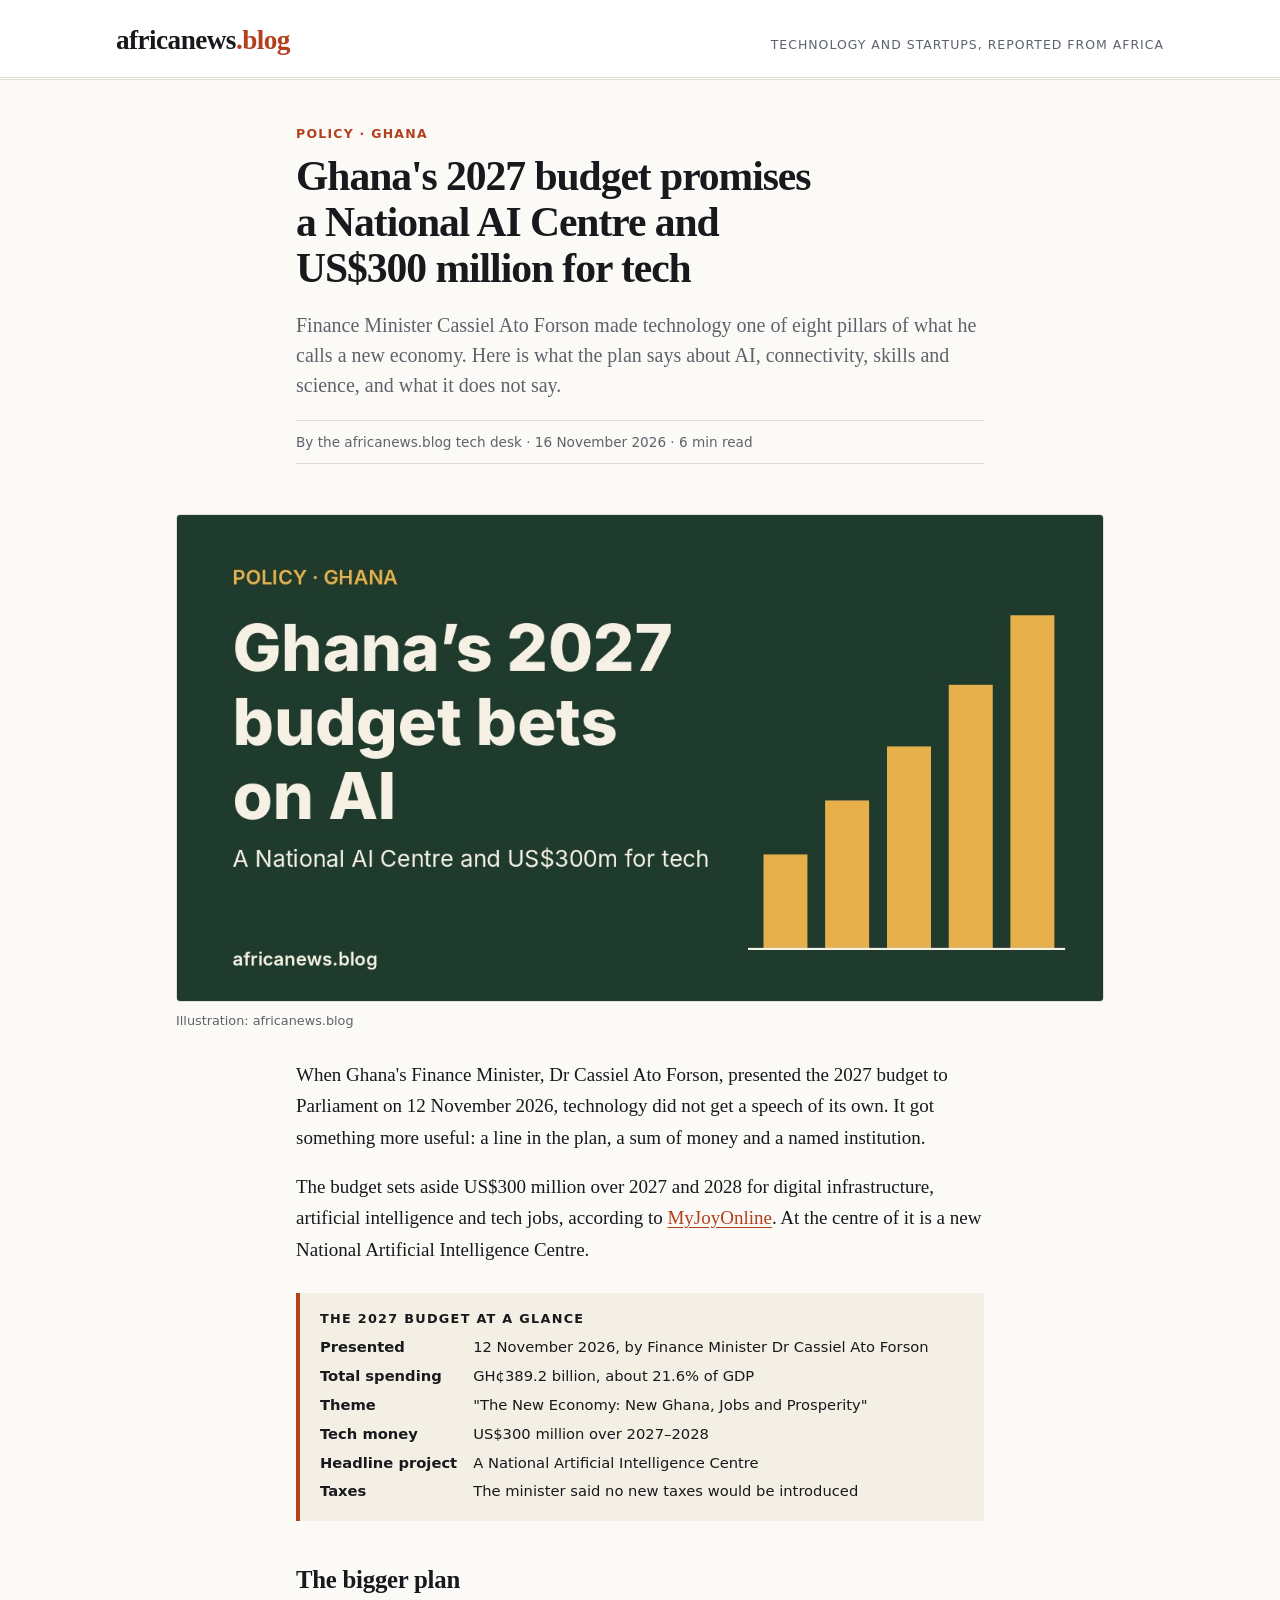
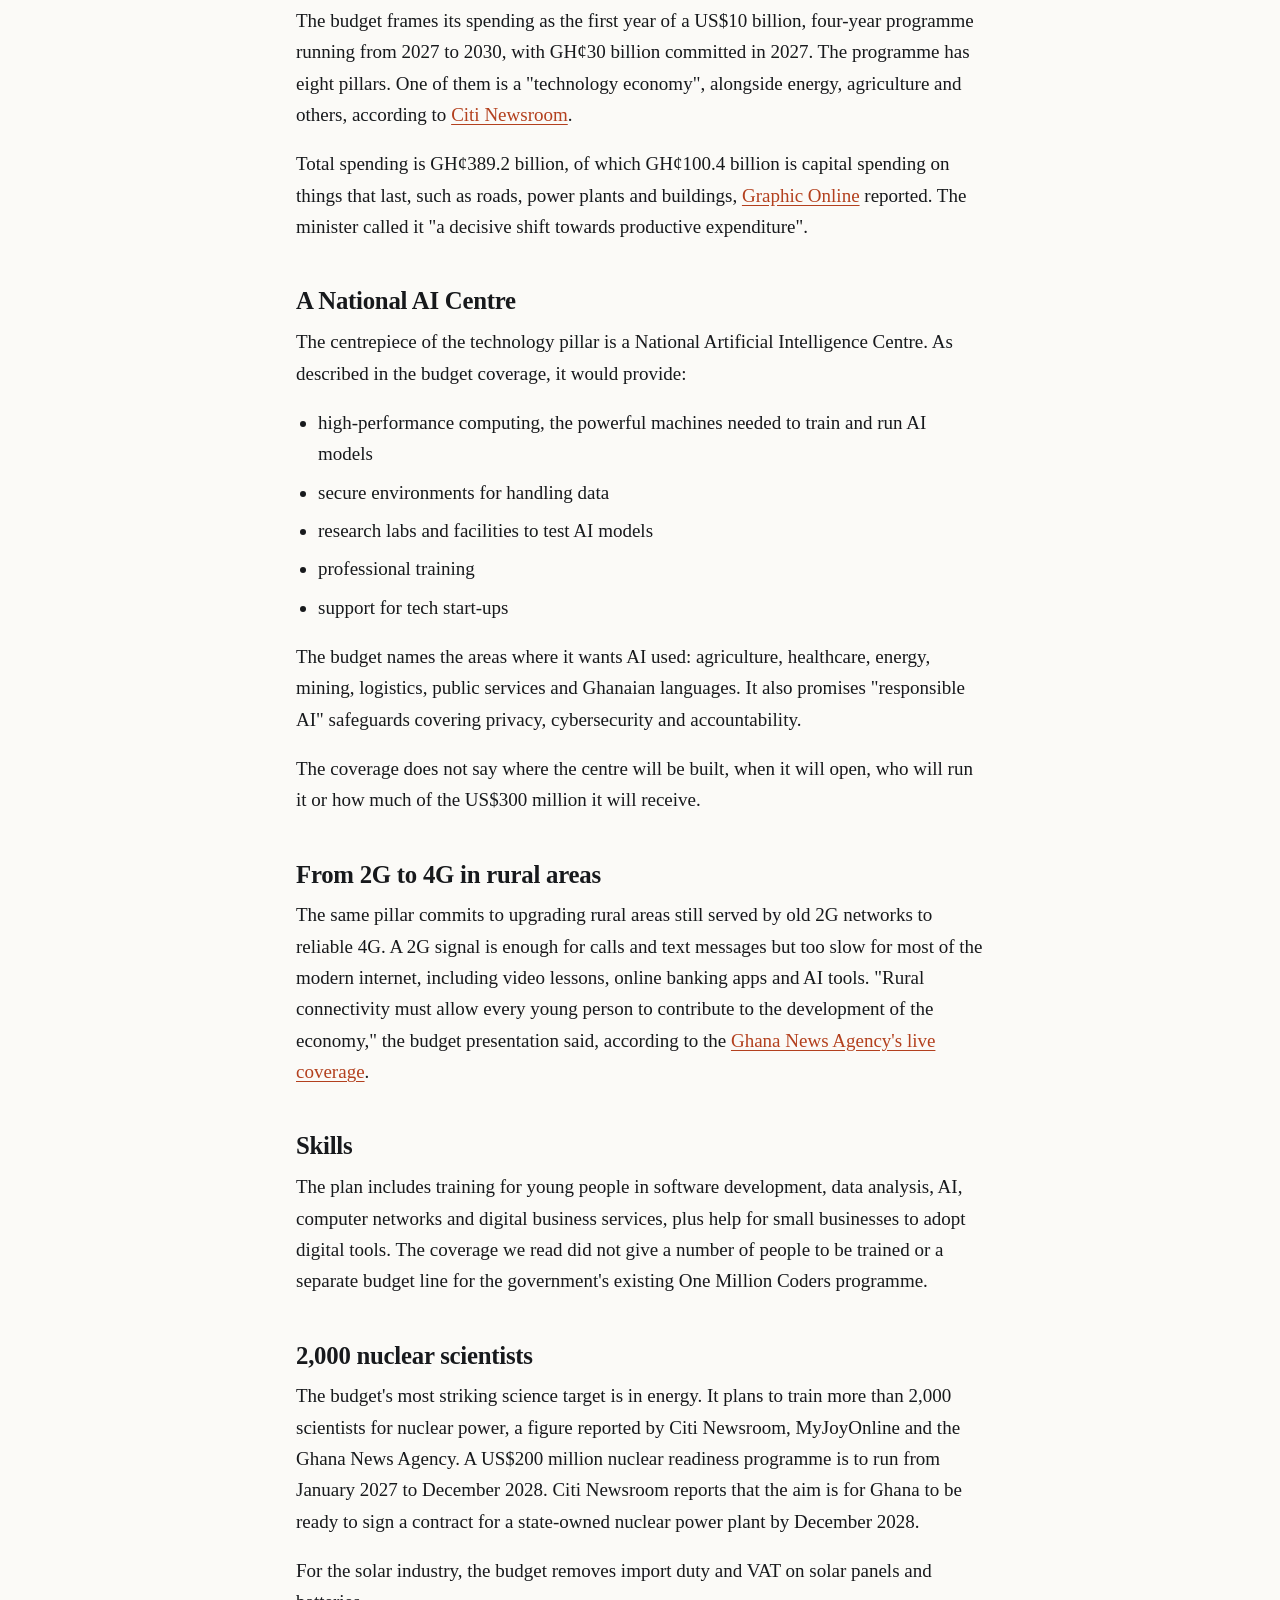
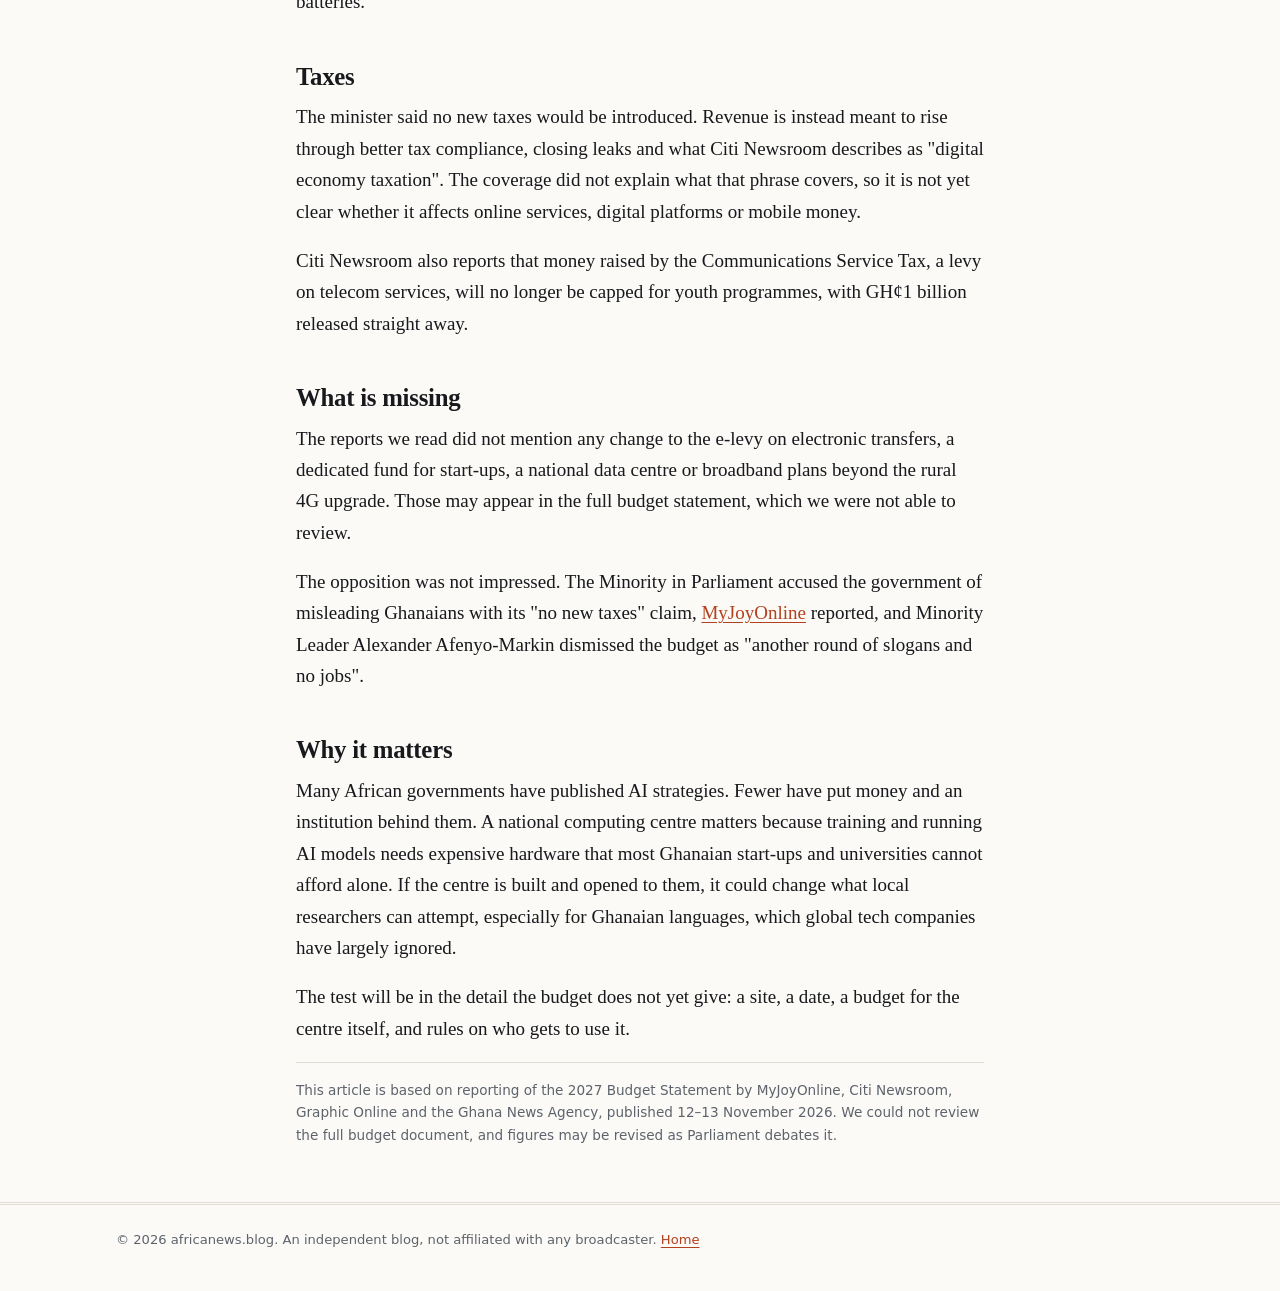
==== ghana-2027-budget-national-ai-centre-tech-plans/index.html @ 896f499a "Add four articles: 2027 budget tech plans, Funza AI, robotics teams, Rudolph Zikpi profile Co-Author" ====
<!doctype html>
<html lang="en">
<head>
<meta charset="utf-8">
<meta name="viewport" content="width=device-width, initial-scale=1">
<title>Ghana&#x27;s 2027 budget promises a National AI Centre and US$300 million for tech | africanews.blog</title>
<meta name="description" content="What Ghana&#x27;s 2027 budget says about artificial intelligence, rural 4G, digital skills and nuclear science, and what it leaves out.">
<link rel="canonical" href="https://africanews.blog/ghana-2027-budget-national-ai-centre-tech-plans/">
<meta property="og:type" content="article">
<meta property="og:site_name" content="africanews.blog">
<meta property="og:title" content="Ghana&#x27;s 2027 budget promises a National AI Centre and US$300 million for tech">
<meta property="og:description" content="What Ghana&#x27;s 2027 budget says about artificial intelligence, rural 4G, digital skills and nuclear science, and what it leaves out.">
<meta property="og:url" content="https://africanews.blog/ghana-2027-budget-national-ai-centre-tech-plans/">
<meta property="og:image" content="https://africanews.blog/assets/images/budget.jpg">
<meta property="article:published_time" content="2026-11-16">
<meta name="twitter:card" content="summary_large_image">
<link rel="stylesheet" href="/assets/style.css">
<script type="application/ld+json">
{
  "@context": "https://schema.org",
  "@type": "NewsArticle",
  "headline": "Ghana's 2027 budget promises a National AI Centre and US$300 million for tech",
  "description": "What Ghana's 2027 budget says about artificial intelligence, rural 4G, digital skills and nuclear science, and what it leaves out.",
  "image": [
    "https://africanews.blog/assets/images/budget.jpg"
  ],
  "datePublished": "2026-11-16",
  "dateModified": "2026-11-16",
  "author": {
    "@type": "Organization",
    "name": "africanews.blog"
  },
  "publisher": {
    "@type": "Organization",
    "name": "africanews.blog"
  },
  "mainEntityOfPage": "https://africanews.blog/ghana-2027-budget-national-ai-centre-tech-plans/"
}
</script>
</head>
<body>

<header class="masthead">
  <div class="wrap">
    <a class="wordmark" href="/">africanews<span>.blog</span></a>
    <span class="tagline">Technology and startups, reported from Africa</span>
  </div>
</header>

<main>
<article>
  <header class="narrow">
    <p class="kicker">Policy · Ghana</p>
    <h1>Ghana&#x27;s 2027 budget promises a National AI Centre and US$300 million for tech</h1>
    <p class="standfirst">Finance Minister Cassiel Ato Forson made technology one of eight pillars of what he calls a new economy. Here is what the plan says about AI, connectivity, skills and science, and what it does not say.</p>
    <p class="meta byline">By the africanews.blog tech desk · 16 November 2026 · 6 min read</p>
  </header>

  <figure>
    <img src="/assets/images/budget.jpg" width="1200" height="630" alt="Illustration of a rising bar chart with the words: Ghana&#x27;s 2027 budget bets on AI">
    <figcaption>Illustration: africanews.blog</figcaption>
  </figure>

  <div class="narrow body">

    <p>When Ghana's Finance Minister, Dr Cassiel Ato Forson, presented the 2027 budget to Parliament on 12 November 2026, technology did not get a speech of its own. It got something more useful: a line in the plan, a sum of money and a named institution.</p>

    <p>The budget sets aside US$300 million over 2027 and 2028 for digital infrastructure, artificial intelligence and tech jobs, according to <a href="https://www.myjoyonline.com/these-are-the-8-pillars-of-the-new-economy-in-the-2027-budget/" rel="noopener">MyJoyOnline</a>. At the centre of it is a new National Artificial Intelligence Centre.</p>

    <aside class="facts">
      <h2>The 2027 budget at a glance</h2>
      <dl>
        <dt>Presented</dt><dd>12 November 2026, by Finance Minister Dr Cassiel Ato Forson</dd>
        <dt>Total spending</dt><dd>GH¢389.2 billion, about 21.6% of GDP</dd>
        <dt>Theme</dt><dd>"The New Economy: New Ghana, Jobs and Prosperity"</dd>
        <dt>Tech money</dt><dd>US$300 million over 2027–2028</dd>
        <dt>Headline project</dt><dd>A National Artificial Intelligence Centre</dd>
        <dt>Taxes</dt><dd>The minister said no new taxes would be introduced</dd>
      </dl>
    </aside>

    <h2>The bigger plan</h2>

    <p>The budget frames its spending as the first year of a US$10 billion, four-year programme running from 2027 to 2030, with GH¢30 billion committed in 2027. The programme has eight pillars. One of them is a "technology economy", alongside energy, agriculture and others, according to <a href="https://citinewsroom.com/2026/11/2027-budget-10-key-takeaways-from-ato-forsons-economic-blueprint/" rel="noopener">Citi Newsroom</a>.</p>

    <p>Total spending is GH¢389.2 billion, of which GH¢100.4 billion is capital spending on things that last, such as roads, power plants and buildings, <a href="https://www.graphic.com.gh/business/business-news/ghc389-2billion-budget-ato-forson-unveils-2027-spending-plan.html" rel="noopener">Graphic Online</a> reported. The minister called it "a decisive shift towards productive expenditure".</p>

    <h2>A National AI Centre</h2>

    <p>The centrepiece of the technology pillar is a National Artificial Intelligence Centre. As described in the budget coverage, it would provide:</p>

    <ul>
      <li>high-performance computing, the powerful machines needed to train and run AI models</li>
      <li>secure environments for handling data</li>
      <li>research labs and facilities to test AI models</li>
      <li>professional training</li>
      <li>support for tech start-ups</li>
    </ul>

    <p>The budget names the areas where it wants AI used: agriculture, healthcare, energy, mining, logistics, public services and Ghanaian languages. It also promises "responsible AI" safeguards covering privacy, cybersecurity and accountability.</p>

    <p>The coverage does not say where the centre will be built, when it will open, who will run it or how much of the US$300 million it will receive.</p>

    <h2>From 2G to 4G in rural areas</h2>

    <p>The same pillar commits to upgrading rural areas still served by old 2G networks to reliable 4G. A 2G signal is enough for calls and text messages but too slow for most of the modern internet, including video lessons, online banking apps and AI tools. "Rural connectivity must allow every young person to contribute to the development of the economy," the budget presentation said, according to the <a href="https://gna.org.gh/2026/11/updates-presentation-2027-budget-statement-economic-policy/" rel="noopener">Ghana News Agency's live coverage</a>.</p>

    <h2>Skills</h2>

    <p>The plan includes training for young people in software development, data analysis, AI, computer networks and digital business services, plus help for small businesses to adopt digital tools. The coverage we read did not give a number of people to be trained or a separate budget line for the government's existing One Million Coders programme.</p>

    <h2>2,000 nuclear scientists</h2>

    <p>The budget's most striking science target is in energy. It plans to train more than 2,000 scientists for nuclear power, a figure reported by Citi Newsroom, MyJoyOnline and the Ghana News Agency. A US$200 million nuclear readiness programme is to run from January 2027 to December 2028. Citi Newsroom reports that the aim is for Ghana to be ready to sign a contract for a state-owned nuclear power plant by December 2028.</p>

    <p>For the solar industry, the budget removes import duty and VAT on solar panels and batteries.</p>

    <h2>Taxes</h2>

    <p>The minister said no new taxes would be introduced. Revenue is instead meant to rise through better tax compliance, closing leaks and what Citi Newsroom describes as "digital economy taxation". The coverage did not explain what that phrase covers, so it is not yet clear whether it affects online services, digital platforms or mobile money.</p>

    <p>Citi Newsroom also reports that money raised by the Communications Service Tax, a levy on telecom services, will no longer be capped for youth programmes, with GH¢1 billion released straight away.</p>

    <h2>What is missing</h2>

    <p>The reports we read did not mention any change to the e-levy on electronic transfers, a dedicated fund for start-ups, a national data centre or broadband plans beyond the rural 4G upgrade. Those may appear in the full budget statement, which we were not able to review.</p>

    <p>The opposition was not impressed. The Minority in Parliament accused the government of misleading Ghanaians with its "no new taxes" claim, <a href="https://www.myjoyonline.com/minority-accuses-govt-of-misleading-ghanaians-with-no-new-taxes-claim-in-2027-budget/" rel="noopener">MyJoyOnline</a> reported, and Minority Leader Alexander Afenyo-Markin dismissed the budget as "another round of slogans and no jobs".</p>

    <h2>Why it matters</h2>

    <p>Many African governments have published AI strategies. Fewer have put money and an institution behind them. A national computing centre matters because training and running AI models needs expensive hardware that most Ghanaian start-ups and universities cannot afford alone. If the centre is built and opened to them, it could change what local researchers can attempt, especially for Ghanaian languages, which global tech companies have largely ignored.</p>

    <p>The test will be in the detail the budget does not yet give: a site, a date, a budget for the centre itself, and rules on who gets to use it.</p>

    <p class="note">This article is based on reporting of the 2027 Budget Statement by MyJoyOnline, Citi Newsroom, Graphic Online and the Ghana News Agency, published 12–13 November 2026. We could not review the full budget document, and figures may be revised as Parliament debates it.</p>
  </div>
</article>
</main>

<footer class="site-footer">
  <div class="wrap">© 2026 africanews.blog. An independent blog, not affiliated with any broadcaster. <a href="/">Home</a></div>
</footer>

</body>
</html>
---- assets/style.css ----
:root {
  --bg: #fbfaf7;
  --surface: #ffffff;
  --ink: #17191c;
  --muted: #5d636b;
  --rule: #e2ded5;
  --accent: #b3401e;
  --accent-ink: #ffffff;
  --tint: #f4efe4;
  --serif: "Charter", "Bitstream Charter", "Iowan Old Style", Georgia, "Times New Roman", serif;
  --sans: system-ui, -apple-system, "Segoe UI", Roboto, "Helvetica Neue", Arial, sans-serif;
}

@media (prefers-color-scheme: dark) {
  :root {
    --bg: #121416;
    --surface: #1a1d20;
    --ink: #ecebe6;
    --muted: #a2a8b0;
    --rule: #2c3035;
    --accent: #f08a5d;
    --accent-ink: #121416;
    --tint: #1f2327;
  }
}

* { box-sizing: border-box; }

html { -webkit-text-size-adjust: 100%; }

body {
  margin: 0;
  background: var(--bg);
  color: var(--ink);
  font-family: var(--serif);
  font-size: 19px;
  line-height: 1.65;
}

a { color: var(--accent); text-underline-offset: 3px; }
a:hover { text-decoration-thickness: 2px; }

img { max-width: 100%; height: auto; display: block; }

.wrap { max-width: 1080px; margin: 0 auto; padding: 0 16px; }
.narrow { max-width: 720px; margin: 0 auto; padding: 0 16px; }

/* Masthead */
.masthead { border-bottom: 3px double var(--rule); background: var(--surface); }
.masthead .wrap {
  display: flex; flex-wrap: wrap; align-items: baseline;
  justify-content: space-between; gap: 6px 24px; padding-top: 18px; padding-bottom: 14px;
}
.wordmark {
  font-family: var(--serif); font-weight: 700; font-size: 1.7rem;
  letter-spacing: -0.02em; color: var(--ink); text-decoration: none;
}
.wordmark span { color: var(--accent); }
.tagline, .dateline {
  font-family: var(--sans); font-size: 0.78rem; color: var(--muted);
  text-transform: uppercase; letter-spacing: 0.08em;
}

/* Shared labels */
.kicker {
  font-family: var(--sans); font-size: 0.78rem; font-weight: 700;
  text-transform: uppercase; letter-spacing: 0.1em; color: var(--accent); margin: 0 0 10px;
}
.meta { font-family: var(--sans); font-size: 0.85rem; color: var(--muted); }

/* Home */
.lead-story {
  display: grid; grid-template-columns: 1.15fr 1fr; gap: 32px;
  align-items: center; padding: 40px 0; border-bottom: 1px solid var(--rule);
}
.lead-story img { border: 1px solid var(--rule); border-radius: 4px; }
.lead-story h1 { font-size: 2.3rem; line-height: 1.12; letter-spacing: -0.02em; margin: 0 0 14px; text-wrap: balance; }
.lead-story h1 a { color: var(--ink); text-decoration: none; }
.lead-story h1 a:hover { text-decoration: underline; }
.lead-story p { margin: 0 0 14px; color: var(--muted); }
.read-on {
  display: inline-block; font-family: var(--sans); font-size: 0.9rem; font-weight: 600;
  background: var(--accent); color: var(--accent-ink); padding: 9px 16px;
  border-radius: 3px; text-decoration: none;
}
.more-stories { padding: 32px 0; border-bottom: 1px solid var(--rule); }
.more-stories > h2 { font-family: var(--sans); font-size: 0.85rem; text-transform: uppercase; letter-spacing: 0.08em; color: var(--muted); margin: 0 0 18px; }
.story + .story { margin-top: 28px; padding-top: 28px; border-top: 1px solid var(--rule); }
.story { display: grid; grid-template-columns: 260px 1fr; gap: 24px; align-items: start; }
.story img { display: block; width: 100%; height: auto; border: 1px solid var(--rule); border-radius: 4px; }
.story h3 { font-size: 1.4rem; line-height: 1.2; letter-spacing: -0.01em; margin: 0 0 8px; text-wrap: balance; }
.story h3 a { color: var(--ink); text-decoration: none; }
.story h3 a:hover { text-decoration: underline; }
.story p { margin: 0 0 8px; color: var(--muted); }
.home-note { padding: 32px 0 48px; color: var(--muted); max-width: 720px; }
.home-note h2 { font-size: 1.1rem; color: var(--ink); margin: 0 0 6px; }

/* Article */
article header.narrow { padding-top: 44px; padding-bottom: 8px; }
article h1 { font-size: 2.6rem; line-height: 1.1; letter-spacing: -0.025em; margin: 0 0 18px; text-wrap: balance; }
.standfirst { font-size: 1.25rem; line-height: 1.5; color: var(--muted); margin: 0 0 20px; }
.byline { border-top: 1px solid var(--rule); border-bottom: 1px solid var(--rule); padding: 10px 0; }

figure { margin: 28px auto; max-width: 960px; padding: 0 16px; }
figure img { width: 100%; border: 1px solid var(--rule); border-radius: 4px; }
figcaption { font-family: var(--sans); font-size: 0.8rem; color: var(--muted); margin-top: 8px; }

.body h2 { font-size: 1.55rem; line-height: 1.2; letter-spacing: -0.01em; margin: 44px 0 10px; }
.body h3 { font-family: var(--sans); font-size: 1rem; margin: 26px 0 4px; }
.body p { margin: 0 0 18px; }
.body ul { margin: 0 0 18px; padding-left: 22px; }
.body li { margin-bottom: 7px; }

.facts {
  background: var(--tint); border-left: 4px solid var(--accent);
  padding: 18px 20px; margin: 28px 0; font-family: var(--sans); font-size: 0.92rem; line-height: 1.55;
}
.facts h2 { font-family: var(--sans); font-size: 0.8rem; text-transform: uppercase; letter-spacing: 0.1em; margin: 0 0 10px; }
.facts dl { margin: 0; display: grid; grid-template-columns: max-content 1fr; gap: 6px 16px; }
.facts dt { font-weight: 700; }
.facts dd { margin: 0; }

.table-scroll { overflow-x: auto; margin: 0 0 18px; }
table { border-collapse: collapse; width: 100%; font-family: var(--sans); font-size: 0.9rem; line-height: 1.45; }
th, td { text-align: left; vertical-align: top; padding: 10px 12px; border-bottom: 1px solid var(--rule); }
thead th { border-bottom: 2px solid var(--ink); white-space: nowrap; }

.note { font-family: var(--sans); font-size: 0.85rem; color: var(--muted); border-top: 1px solid var(--rule); padding-top: 16px; margin-top: 40px; }

/* Footer */
.site-footer { border-top: 3px double var(--rule); margin-top: 56px; padding: 24px 0 40px; font-family: var(--sans); font-size: 0.82rem; color: var(--muted); }

@media (max-width: 760px) {
  body { font-size: 18px; }
  .lead-story { grid-template-columns: 1fr; gap: 20px; padding: 24px 0; }
  .lead-story h1 { font-size: 1.8rem; }
  .story { grid-template-columns: 1fr; gap: 14px; }
  article h1 { font-size: 1.95rem; }
  .standfirst { font-size: 1.1rem; }
  .facts dl { grid-template-columns: 1fr; gap: 0; }
  .facts dd { margin-bottom: 8px; }
}
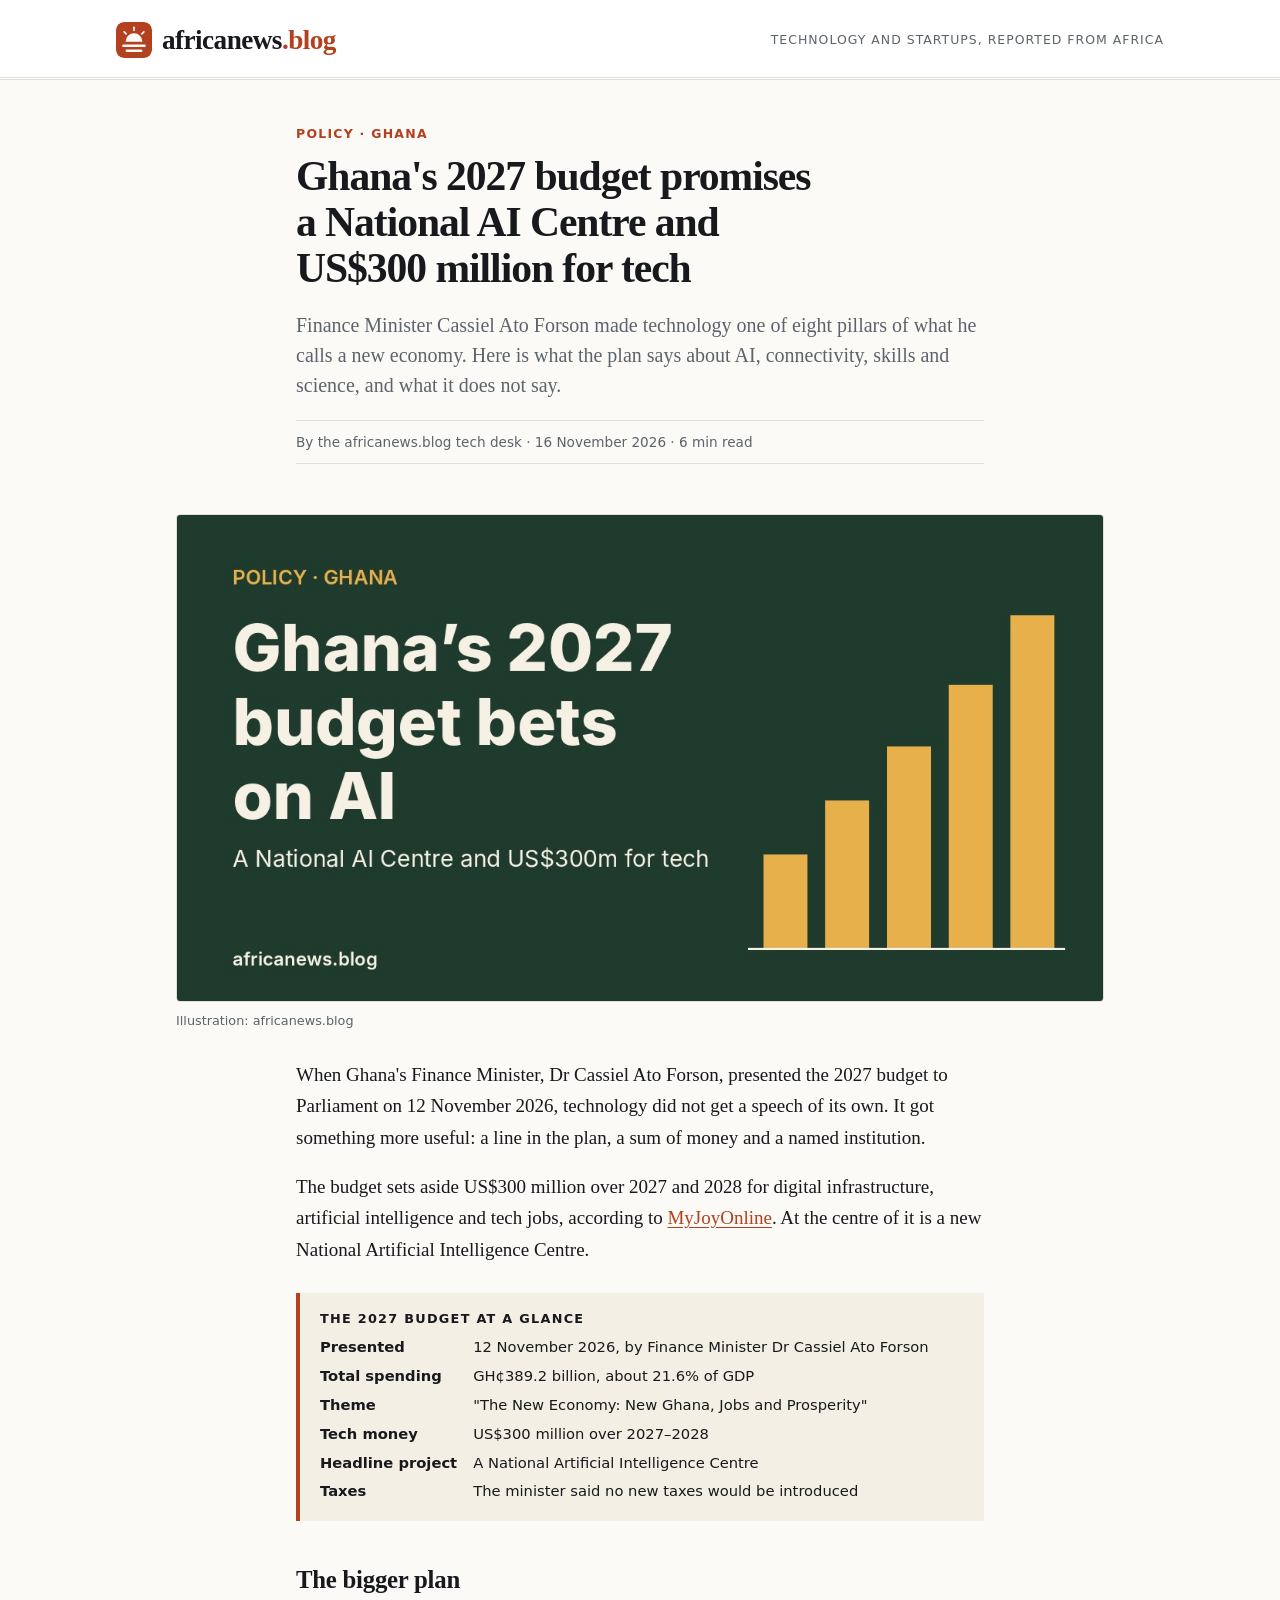
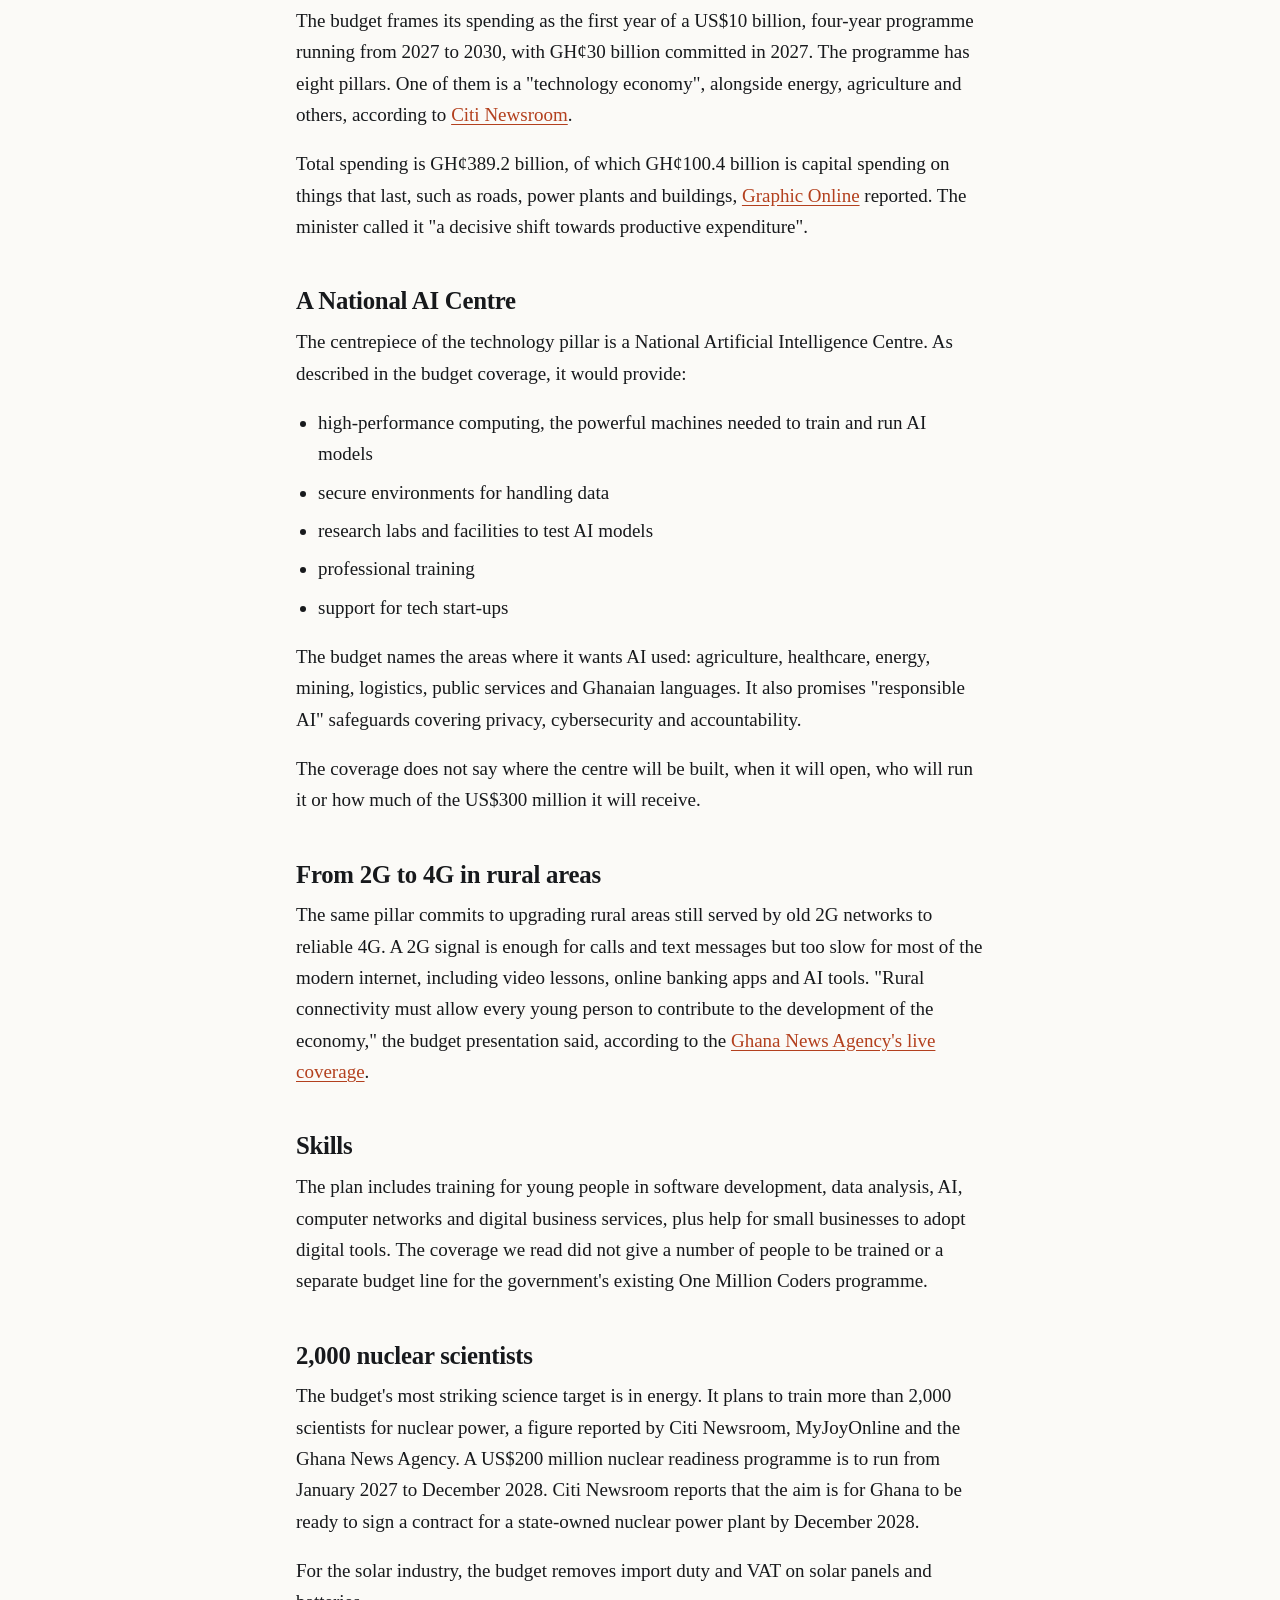
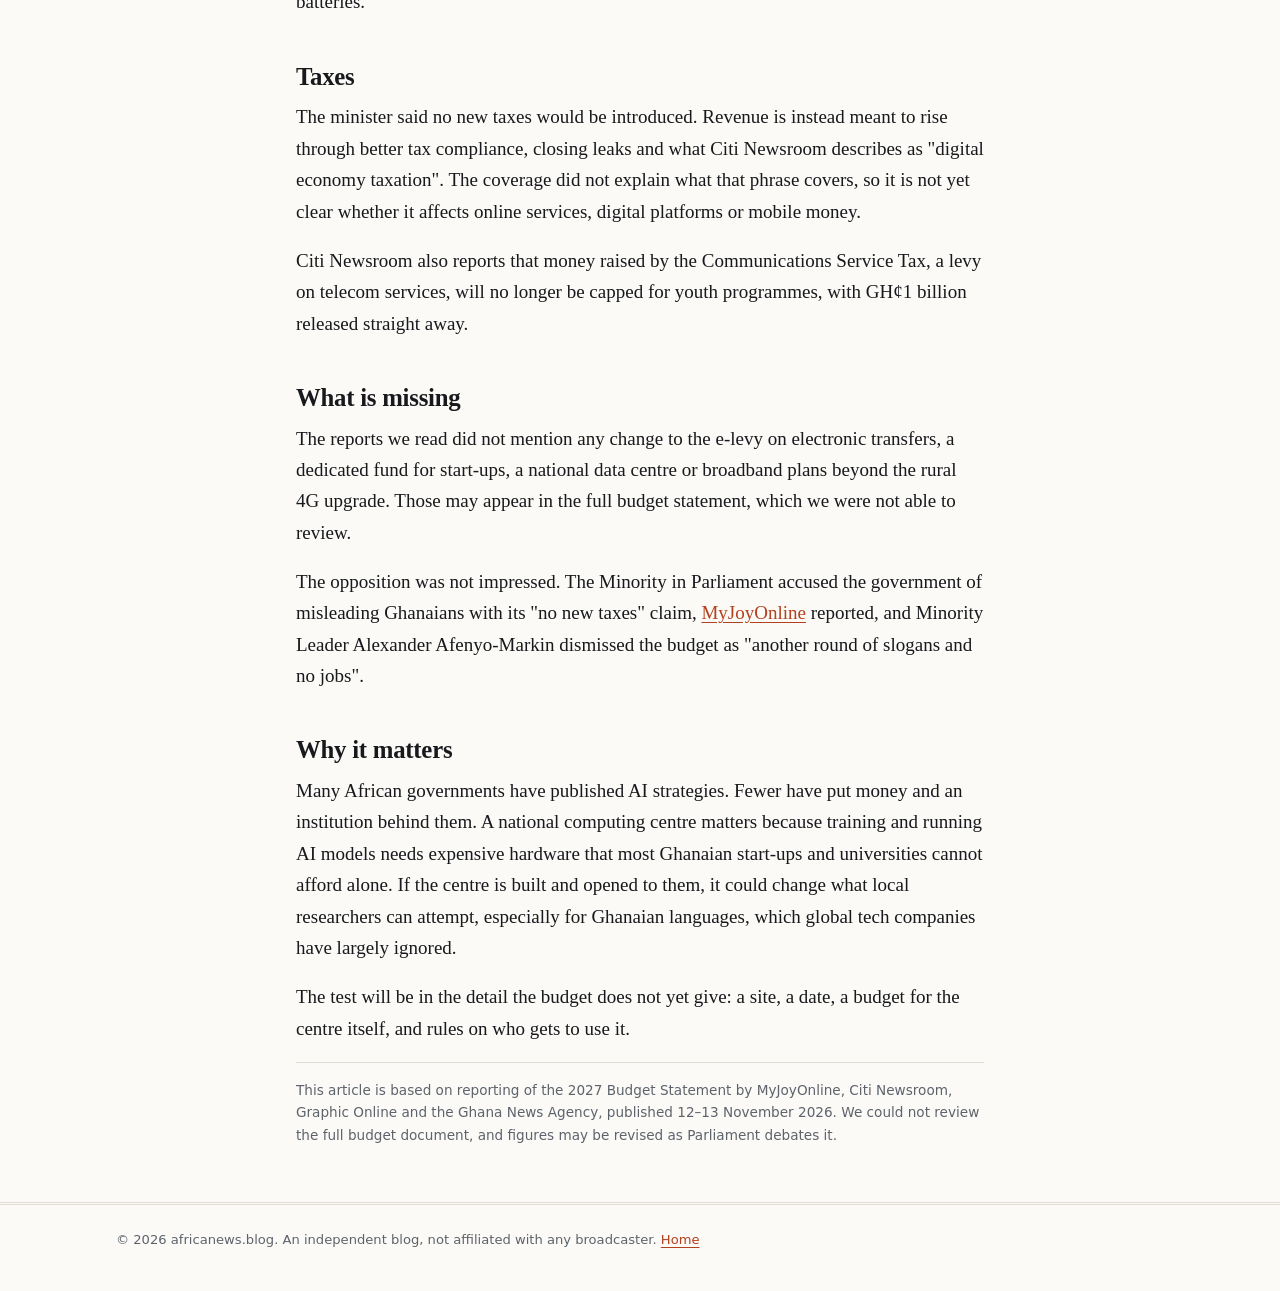
==== commit 0cb9e221: "Add a blog logo and use it in the masthead, favicons and article data Co-Authored-By: Claude Opus 5." ====
--- a/ghana-2027-budget-national-ai-centre-tech-plans/index.html
+++ b/ghana-2027-budget-national-ai-centre-tech-plans/index.html
@@ -14,6 +14,9 @@
 <meta property="og:image" content="https://africanews.blog/assets/images/budget.jpg">
 <meta property="article:published_time" content="2026-11-16">
 <meta name="twitter:card" content="summary_large_image">
+<link rel="icon" href="/assets/brand/mark.svg" type="image/svg+xml">
+<link rel="icon" href="/assets/brand/favicon-32.png" sizes="32x32" type="image/png">
+<link rel="apple-touch-icon" href="/assets/brand/apple-touch-icon.png">
 <link rel="stylesheet" href="/assets/style.css">
 <script type="application/ld+json">
 {
@@ -32,7 +35,8 @@
   },
   "publisher": {
     "@type": "Organization",
-    "name": "africanews.blog"
+    "name": "africanews.blog",
+    "logo": { "@type": "ImageObject", "url": "https://africanews.blog/assets/brand/icon-512.png", "width": 512, "height": 512 }
   },
   "mainEntityOfPage": "https://africanews.blog/ghana-2027-budget-national-ai-centre-tech-plans/"
 }
@@ -42,7 +46,7 @@
 
 <header class="masthead">
   <div class="wrap">
-    <a class="wordmark" href="/">africanews<span>.blog</span></a>
+    <a class="wordmark" href="/"><img class="logo-mark" src="/assets/brand/mark.svg" width="36" height="36" alt="">africanews<span>.blog</span></a>
     <span class="tagline">Technology and startups, reported from Africa</span>
   </div>
 </header>
--- a/assets/style.css
+++ b/assets/style.css
@@ -48,14 +48,16 @@
 /* Masthead */
 .masthead { border-bottom: 3px double var(--rule); background: var(--surface); }
 .masthead .wrap {
-  display: flex; flex-wrap: wrap; align-items: baseline;
+  display: flex; flex-wrap: wrap; align-items: center;
   justify-content: space-between; gap: 6px 24px; padding-top: 18px; padding-bottom: 14px;
 }
 .wordmark {
+  display: inline-flex; align-items: center;
   font-family: var(--serif); font-weight: 700; font-size: 1.7rem;
   letter-spacing: -0.02em; color: var(--ink); text-decoration: none;
 }
 .wordmark span { color: var(--accent); }
+.logo-mark { width: 36px; height: 36px; flex: none; border-radius: 8px; margin-right: 10px; }
 .tagline, .dateline {
   font-family: var(--sans); font-size: 0.78rem; color: var(--muted);
   text-transform: uppercase; letter-spacing: 0.08em;
@@ -132,6 +134,7 @@
 
 @media (max-width: 760px) {
   body { font-size: 18px; }
+  .logo-mark { width: 30px; height: 30px; }
   .lead-story { grid-template-columns: 1fr; gap: 20px; padding: 24px 0; }
   .lead-story h1 { font-size: 1.8rem; }
   .story { grid-template-columns: 1fr; gap: 14px; }
